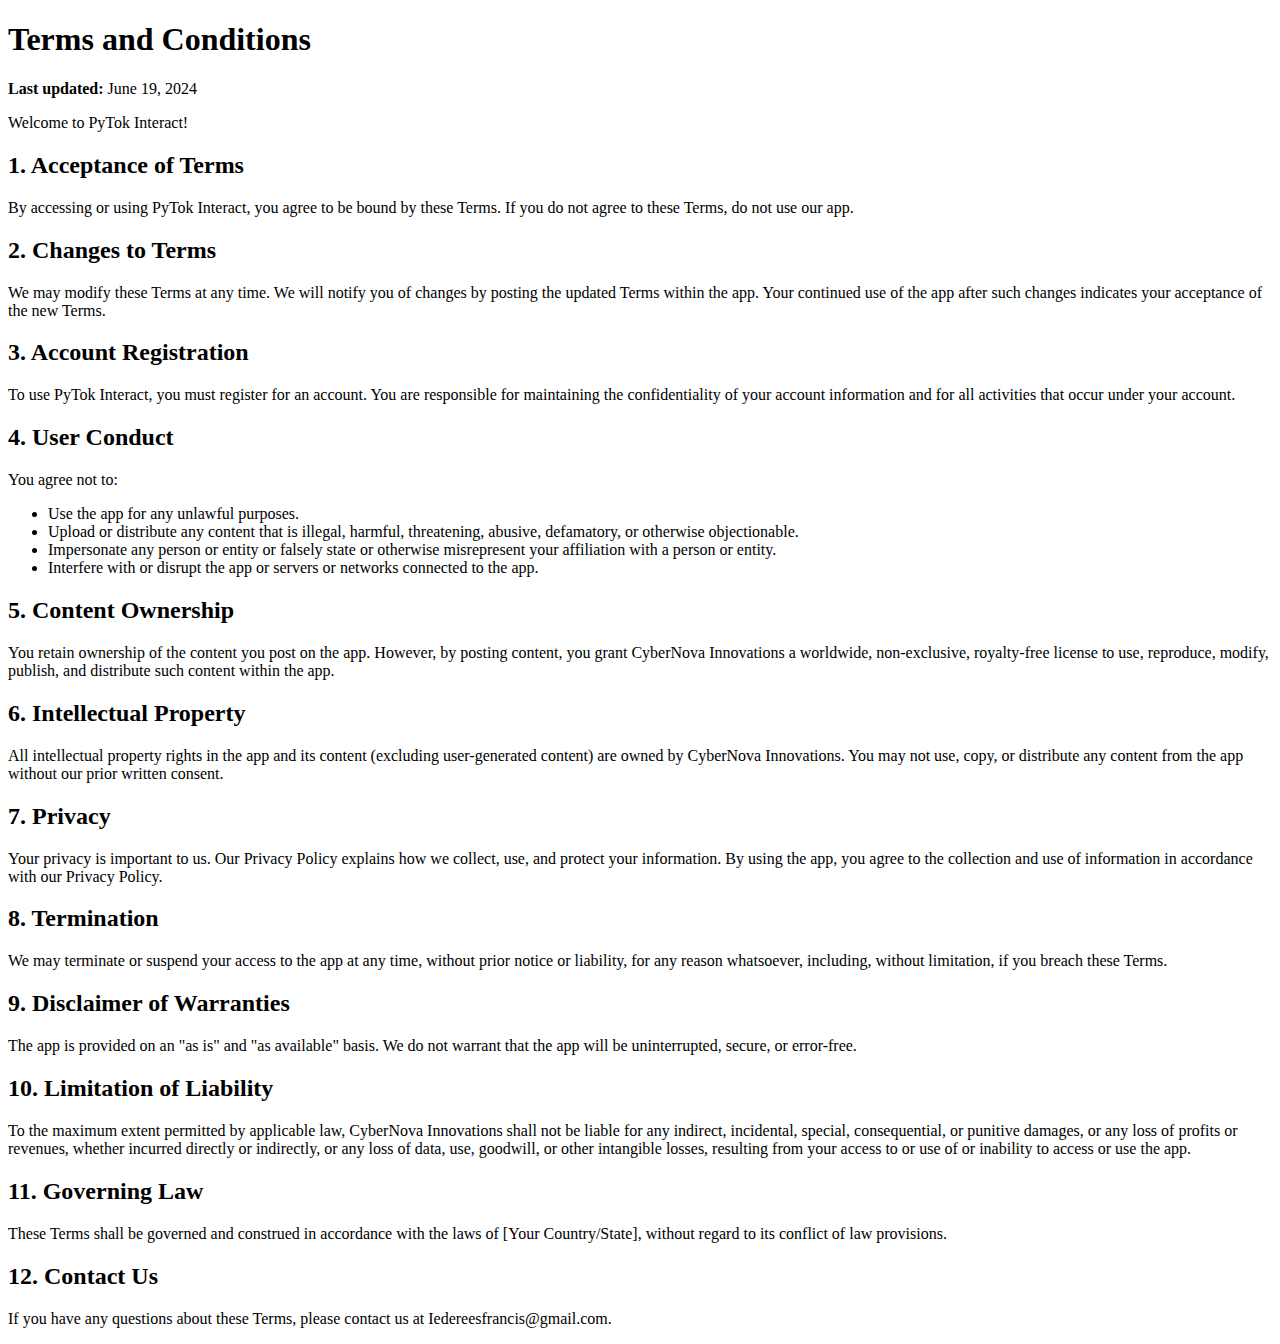
==== index.html @ 09aa72c8 "Create index.html" ====
<!DOCTYPE html>
<html lang="en">
<head>
    <meta charset="UTF-8">
    <meta name="viewport" content="width=device-width, initial-scale=1.0">
    <title>PyTok Interact Terms and Conditions</title>
    <link rel="stylesheet" href="style.css">
</head>
<body>
    <div class="certificate">
        <h1>Terms and Conditions</h1>
        <p><strong>Last updated:</strong> June 19, 2024</p>
        <p>Welcome to PyTok Interact!</p>

        <h2>1. Acceptance of Terms</h2>
        <p>By accessing or using PyTok Interact, you agree to be bound by these Terms. If you do not agree to these Terms, do not use our app.</p>

        <h2>2. Changes to Terms</h2>
        <p>We may modify these Terms at any time. We will notify you of changes by posting the updated Terms within the app. Your continued use of the app after such changes indicates your acceptance of the new Terms.</p>

        <h2>3. Account Registration</h2>
        <p>To use PyTok Interact, you must register for an account. You are responsible for maintaining the confidentiality of your account information and for all activities that occur under your account.</p>

        <h2>4. User Conduct</h2>
        <p>You agree not to:</p>
        <ul>
            <li>Use the app for any unlawful purposes.</li>
            <li>Upload or distribute any content that is illegal, harmful, threatening, abusive, defamatory, or otherwise objectionable.</li>
            <li>Impersonate any person or entity or falsely state or otherwise misrepresent your affiliation with a person or entity.</li>
            <li>Interfere with or disrupt the app or servers or networks connected to the app.</li>
        </ul>

        <h2>5. Content Ownership</h2>
        <p>You retain ownership of the content you post on the app. However, by posting content, you grant CyberNova Innovations a worldwide, non-exclusive, royalty-free license to use, reproduce, modify, publish, and distribute such content within the app.</p>

        <h2>6. Intellectual Property</h2>
        <p>All intellectual property rights in the app and its content (excluding user-generated content) are owned by CyberNova Innovations. You may not use, copy, or distribute any content from the app without our prior written consent.</p>

        <h2>7. Privacy</h2>
        <p>Your privacy is important to us. Our Privacy Policy explains how we collect, use, and protect your information. By using the app, you agree to the collection and use of information in accordance with our Privacy Policy.</p>

        <h2>8. Termination</h2>
        <p>We may terminate or suspend your access to the app at any time, without prior notice or liability, for any reason whatsoever, including, without limitation, if you breach these Terms.</p>

        <h2>9. Disclaimer of Warranties</h2>
        <p>The app is provided on an "as is" and "as available" basis. We do not warrant that the app will be uninterrupted, secure, or error-free.</p>

        <h2>10. Limitation of Liability</h2>
        <p>To the maximum extent permitted by applicable law, CyberNova Innovations shall not be liable for any indirect, incidental, special, consequential, or punitive damages, or any loss of profits or revenues, whether incurred directly or indirectly, or any loss of data, use, goodwill, or other intangible losses, resulting from your access to or use of or inability to access or use the app.</p>

        <h2>11. Governing Law</h2>
        <p>These Terms shall be governed and construed in accordance with the laws of [Your Country/State], without regard to its conflict of law provisions.</p>

        <h2>12. Contact Us</h2>
        <p>If you have any questions about these Terms, please contact us at Iedereesfrancis@gmail.com.</p>
    </div>
</body>
</html>
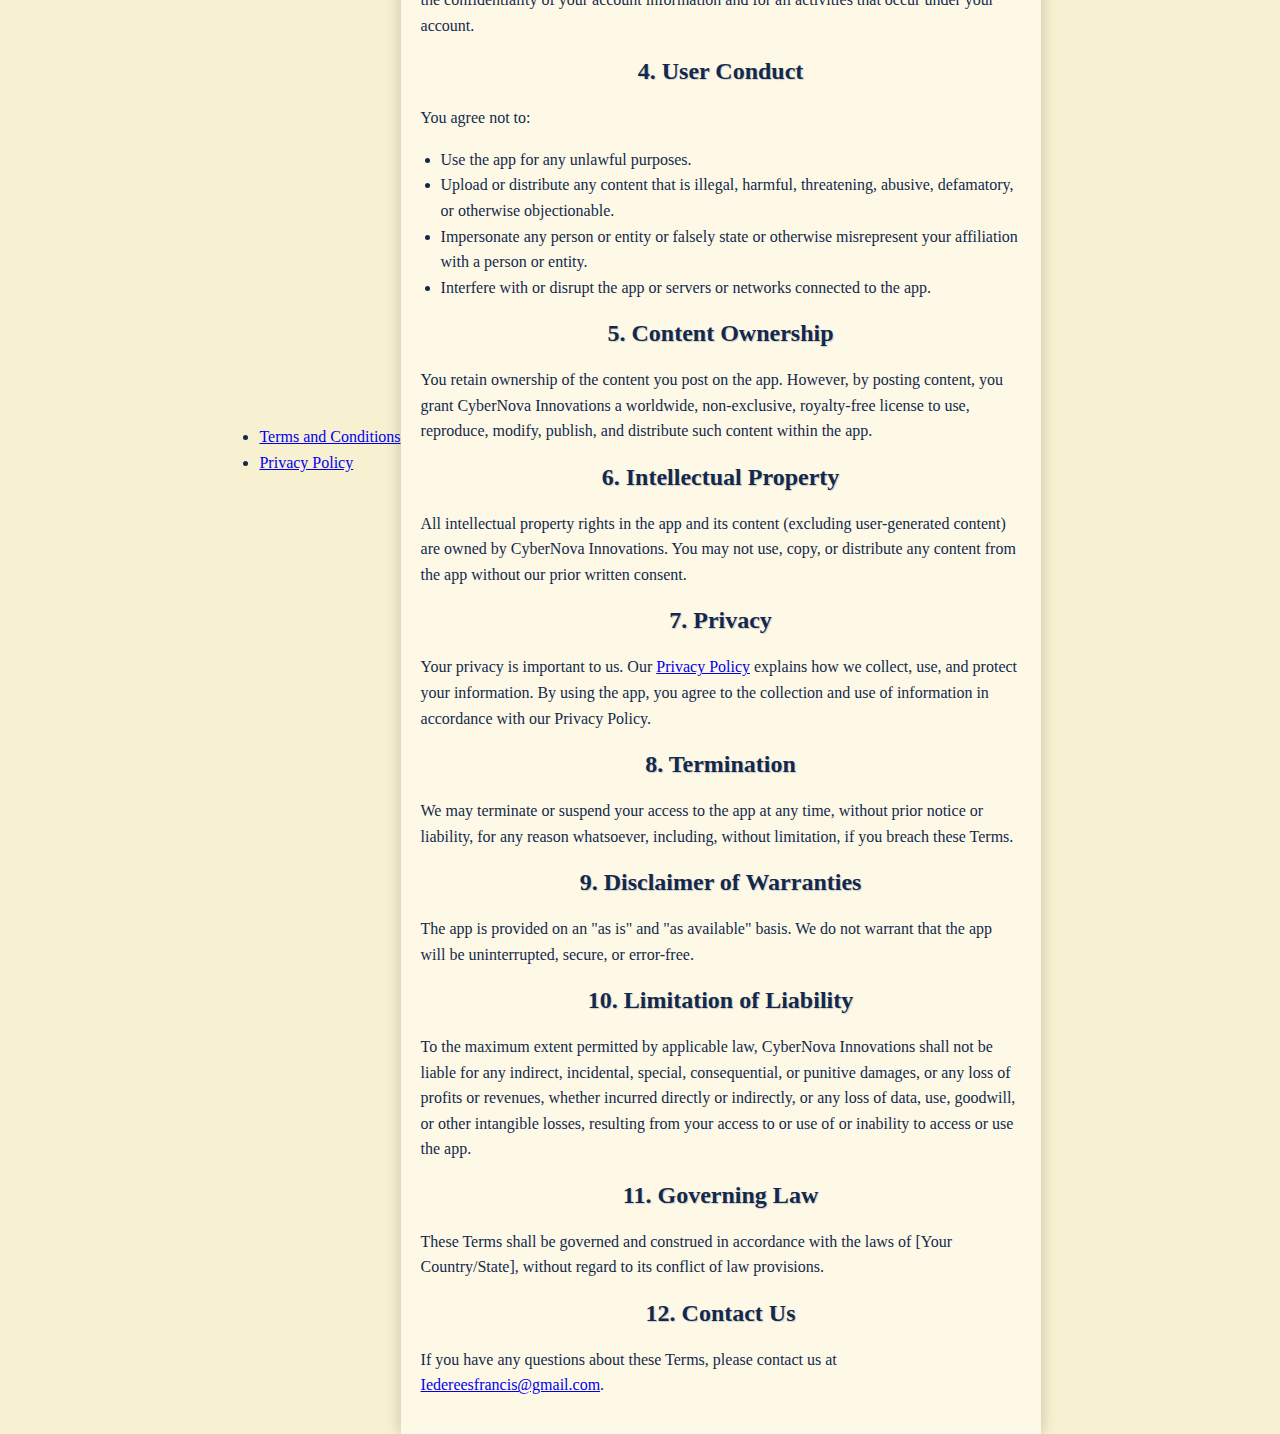
==== commit 7113ff6b: "Update index.html" ====
--- a/index.html
+++ b/index.html
@@ -7,12 +7,21 @@
     <link rel="stylesheet" href="style.css">
 </head>
 <body>
+    <header>
+        <nav>
+            <ul>
+                <li><a href="#terms">Terms and Conditions</a></li>
+                <li><a href="privacypolicy.html">Privacy Policy</a></li>
+            </ul>
+        </nav>
+    </header>
+
     <div class="certificate">
         <h1>Terms and Conditions</h1>
         <p><strong>Last updated:</strong> June 19, 2024</p>
         <p>Welcome to PyTok Interact!</p>
 
-        <h2>1. Acceptance of Terms</h2>
+        <h2 id="terms">1. Acceptance of Terms</h2>
         <p>By accessing or using PyTok Interact, you agree to be bound by these Terms. If you do not agree to these Terms, do not use our app.</p>
 
         <h2>2. Changes to Terms</h2>
@@ -37,7 +46,7 @@
         <p>All intellectual property rights in the app and its content (excluding user-generated content) are owned by CyberNova Innovations. You may not use, copy, or distribute any content from the app without our prior written consent.</p>
 
         <h2>7. Privacy</h2>
-        <p>Your privacy is important to us. Our Privacy Policy explains how we collect, use, and protect your information. By using the app, you agree to the collection and use of information in accordance with our Privacy Policy.</p>
+        <p>Your privacy is important to us. Our <a href="privacypolicy.html">Privacy Policy</a> explains how we collect, use, and protect your information. By using the app, you agree to the collection and use of information in accordance with our Privacy Policy.</p>
 
         <h2>8. Termination</h2>
         <p>We may terminate or suspend your access to the app at any time, without prior notice or liability, for any reason whatsoever, including, without limitation, if you breach these Terms.</p>
@@ -52,7 +61,7 @@
         <p>These Terms shall be governed and construed in accordance with the laws of [Your Country/State], without regard to its conflict of law provisions.</p>
 
         <h2>12. Contact Us</h2>
-        <p>If you have any questions about these Terms, please contact us at Iedereesfrancis@gmail.com.</p>
+        <p>If you have any questions about these Terms, please contact us at <a href="mailto:Iedereesfrancis@gmail.com">Iedereesfrancis@gmail.com</a>.</p>
     </div>
 </body>
 </html>
--- a/style.css
+++ b/style.css
@@ -0,0 +1,54 @@
+body {
+    margin: 0;
+    padding: 0;
+    display: flex;
+    justify-content: center;
+    align-items: center;
+    height: 100vh;
+    background-color: #f7f0d1; /* Parchment color */
+    font-family: 'Times New Roman', Times, serif;
+}
+
+.certificate {
+    width: 90%;
+    max-width: 600px;
+    padding: 20px;
+    background-color: #fef9e7; /* Light parchment color */
+    box-shadow: 0 0 15px rgba(0, 0, 0, 0.2);
+    text-align: left;
+}
+
+h1, h2 {
+    text-align: center;
+    color: #13294b; /* Dark blue for headings */
+    text-shadow: 1px 1px 1px #ccc; /* Light shadow effect */
+}
+
+p, ul {
+    font-size: 1rem;
+    line-height: 1.6;
+    color: #13294b; /* Dark blue text */
+}
+
+ul {
+    padding-left: 20px;
+}
+
+@media (max-width: 600px) {
+    .certificate {
+        width: 100%;
+        padding: 10px;
+    }
+
+    h1 {
+        font-size: 1.5rem;
+    }
+
+    h2 {
+        font-size: 1.25rem;
+    }
+
+    p, ul {
+        font-size: 0.875rem;
+    }
+}
